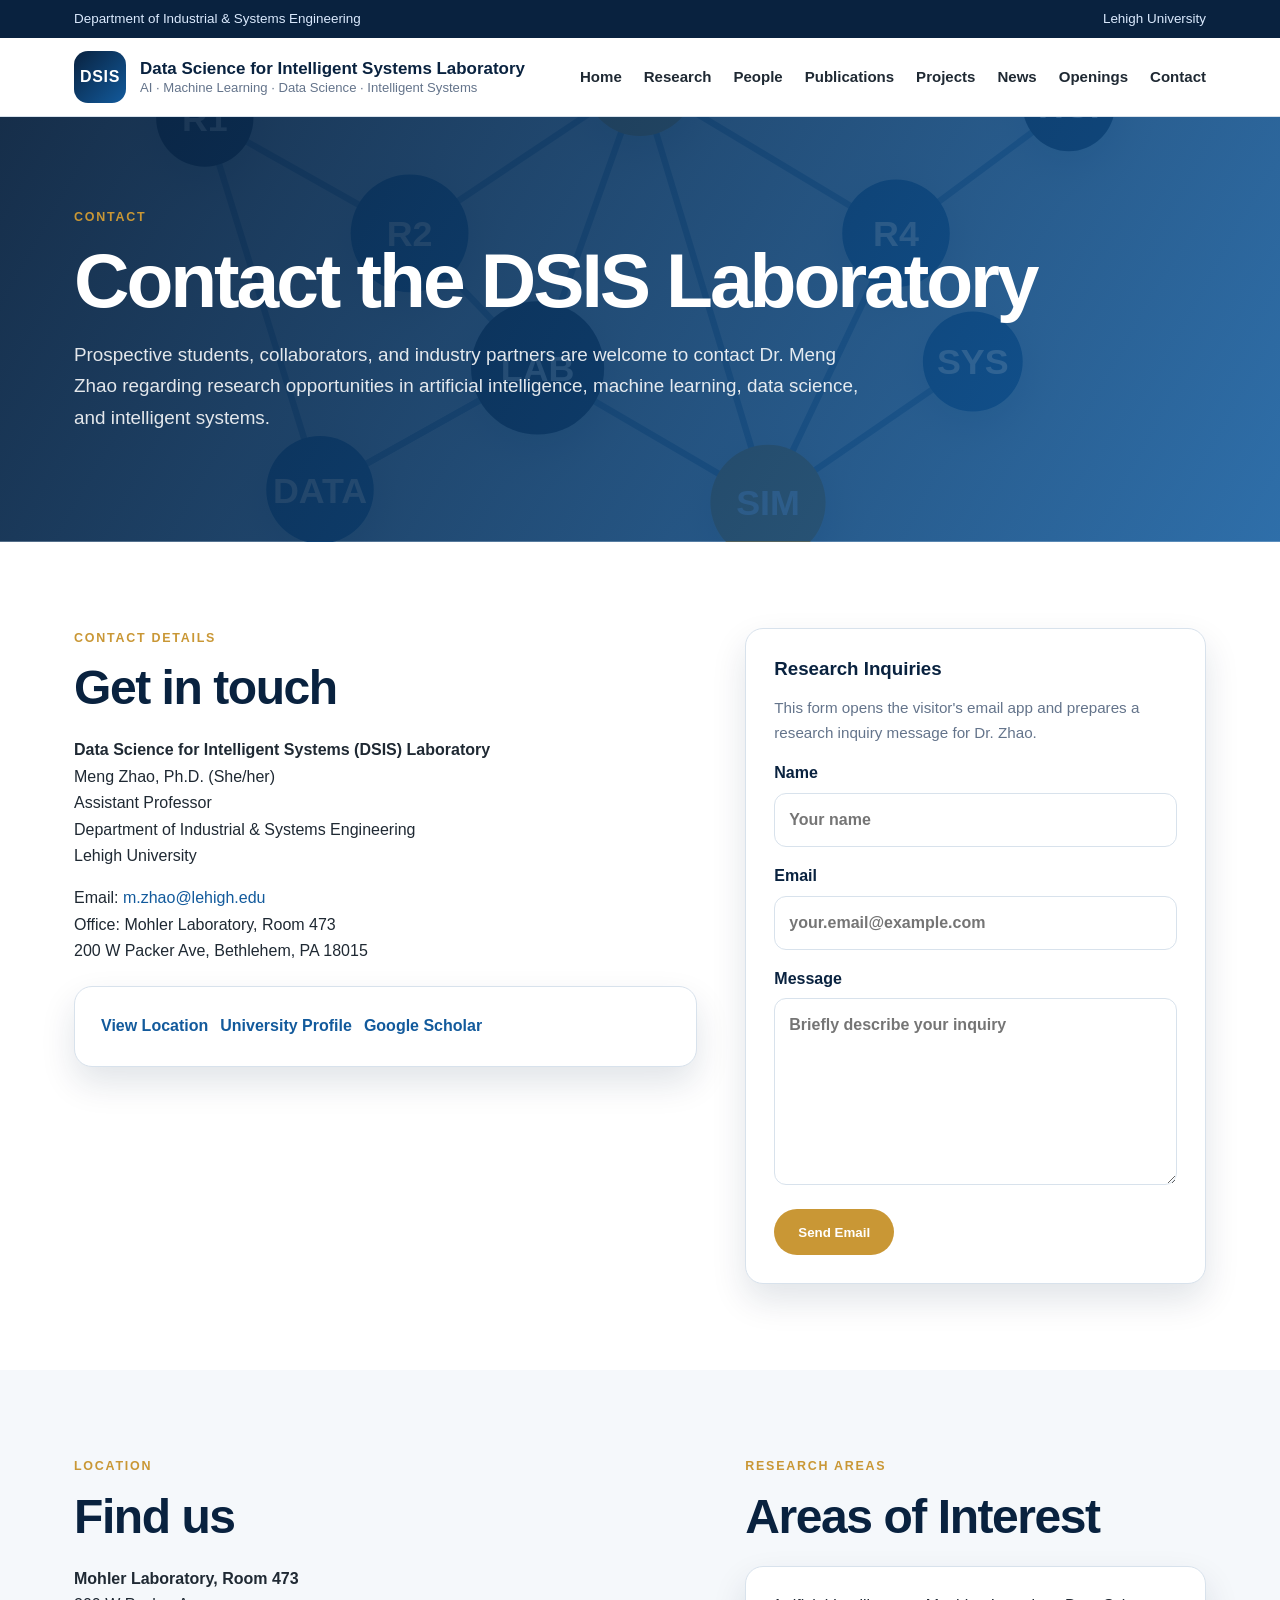
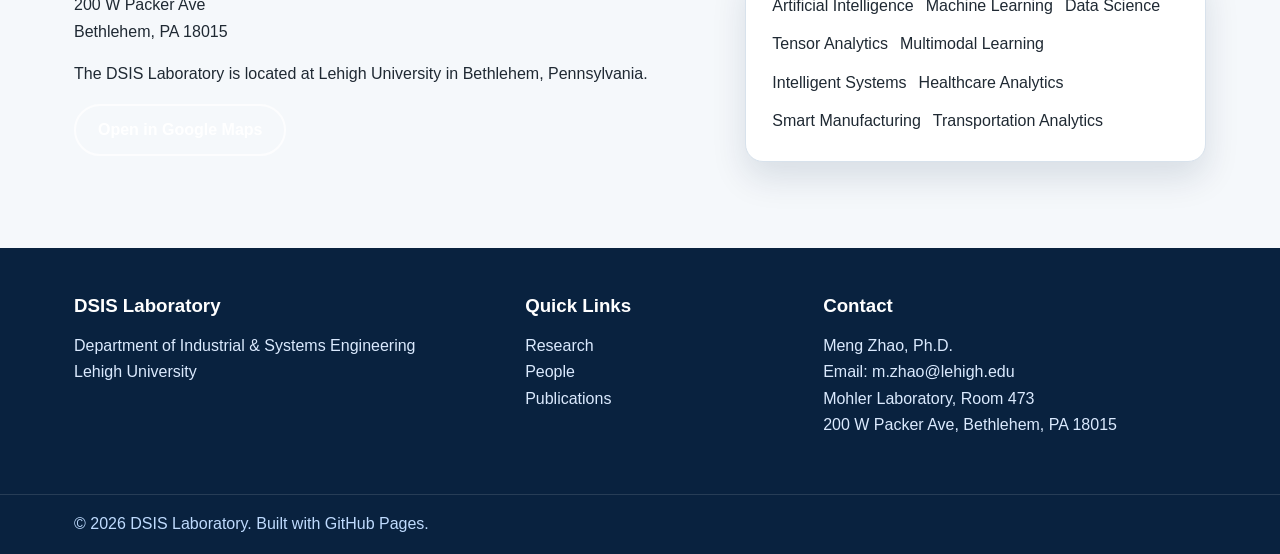
==== contact.html @ 73c980c3 "Add files via upload" ====
<!DOCTYPE html>
<html lang="en">
<head>
  <meta charset="UTF-8">
  <meta name="viewport" content="width=device-width, initial-scale=1.0">
  <title>Contact | DSIS Laboratory</title>
  <meta name="description" content="Contact information for the Data Science for Intelligent Systems Laboratory at Lehigh University.">
  <link rel="stylesheet" href="assets/css/style.css">
</head>
<body>
<header class="site-header">
  <div class="top-strip">
    <div class="container top-strip-inner">
      <span>Department of Industrial &amp; Systems Engineering</span>
      <span>Lehigh University</span>
    </div>
  </div>

  <nav class="navbar container">
    <a class="brand" href="index.html" aria-label="DSIS Laboratory Home">
      <span class="brand-logo">DSIS</span>
      <span class="brand-text">
        <strong>Data Science for Intelligent Systems Laboratory</strong>
        <small>AI · Machine Learning · Data Science · Intelligent Systems</small>
      </span>
    </a>

    <button class="menu-toggle" aria-label="Open navigation menu" aria-expanded="false">
      <span></span>
      <span></span>
      <span></span>
    </button>

    <ul class="nav-links">
      <li><a href="index.html">Home</a></li>
      <li><a href="research.html">Research</a></li>
      <li><a href="people.html">People</a></li>
      <li><a href="publications.html">Publications</a></li>
      <li><a href="projects.html">Projects</a></li>
      <li><a href="news.html">News</a></li>
      <li><a href="openings.html">Openings</a></li>
      <li><a href="contact.html">Contact</a></li>
    </ul>
  </nav>
</header>
<main>

<section class="page-hero">
  <div class="container">
    <p class="eyebrow">Contact</p>
    <h1>Contact the DSIS Laboratory</h1>
    <p>
      Prospective students, collaborators, and industry partners are welcome to contact
      Dr. Meng Zhao regarding research opportunities in artificial intelligence, machine learning,
      data science, and intelligent systems.
    </p>
  </div>
</section>

<section class="section">
  <div class="container two-column">
    <div>
      <p class="section-label">Contact Details</p>
      <h2>Get in touch</h2>
      <p>
        <strong>Data Science for Intelligent Systems (DSIS) Laboratory</strong><br>
        Meng Zhao, Ph.D. <span class="text-muted">(She/her)</span><br>
        Assistant Professor<br>
        Department of Industrial &amp; Systems Engineering<br>
        Lehigh University
      </p>

      <p>
        Email: <a href="mailto:m.zhao@lehigh.edu">m.zhao@lehigh.edu</a><br>
        Office: Mohler Laboratory, Room 473<br>
        200 W Packer Ave, Bethlehem, PA 18015
      </p>

      <div class="link-card horizontal">
        <a href="https://www.google.com/maps/search/?api=1&query=Mohler%20Laboratory%2C%20200%20W%20Packer%20Ave%2C%20Bethlehem%2C%20PA%2018015" target="_blank" rel="noopener">View Location</a>
        <a href="https://engineering.lehigh.edu/faculty/meng-zhao" target="_blank" rel="noopener">University Profile</a>
        <a href="https://scholar.google.com/citations?hl=en&view_op=search_authors&mauthors=Meng%20Zhao%20Lehigh%20University" target="_blank" rel="noopener">Google Scholar</a>
      </div>
    </div>

    <form class="contact-form" action="mailto:m.zhao@lehigh.edu" method="post" enctype="text/plain">
      <h3>Research Inquiries</h3>
      <p class="form-note">
        This form opens the visitor's email app and prepares a research inquiry message for Dr. Zhao.
      </p>

      <label>
        Name
        <input type="text" name="name" placeholder="Your name">
      </label>

      <label>
        Email
        <input type="email" name="email" placeholder="your.email@example.com">
      </label>

      <label>
        Message
        <textarea name="message" rows="6" placeholder="Briefly describe your inquiry"></textarea>
      </label>

      <button class="button primary" type="submit">Send Email</button>
    </form>
  </div>
</section>

<section class="section section-soft">
  <div class="container two-column">
    <div>
      <p class="section-label">Location</p>
      <h2>Find us</h2>
      <p>
        <strong>Mohler Laboratory, Room 473</strong><br>
        200 W Packer Ave<br>
        Bethlehem, PA 18015
      </p>
      <p>
        The DSIS Laboratory is located at Lehigh University in Bethlehem, Pennsylvania.
      </p>
      <a class="button secondary" href="https://www.google.com/maps/search/?api=1&query=Mohler%20Laboratory%2C%20200%20W%20Packer%20Ave%2C%20Bethlehem%2C%20PA%2018015" target="_blank" rel="noopener">Open in Google Maps</a>
    </div>

    <div>
      <p class="section-label">Research Areas</p>
      <h2>Areas of Interest</h2>
      <div class="link-card horizontal">
        <span>Artificial Intelligence</span>
        <span>Machine Learning</span>
        <span>Data Science</span>
        <span>Tensor Analytics</span>
        <span>Multimodal Learning</span>
        <span>Intelligent Systems</span>
        <span>Healthcare Analytics</span>
        <span>Smart Manufacturing</span>
        <span>Transportation Analytics</span>
      </div>
    </div>
  </div>
</section>

</main>
<footer class="site-footer">
  <div class="container footer-grid">
    <div>
      <h3>DSIS Laboratory</h3>
      <p>Department of Industrial &amp; Systems Engineering<br>Lehigh University</p>
    </div>
    <div>
      <h3>Quick Links</h3>
      <p>
        <a href="research.html">Research</a><br>
        <a href="people.html">People</a><br>
        <a href="publications.html">Publications</a>
      </p>
    </div>
    <div>
      <h3>Contact</h3>
      <p>
        Meng Zhao, Ph.D.<br>
        Email: <a href="mailto:m.zhao@lehigh.edu">m.zhao@lehigh.edu</a><br>
        Mohler Laboratory, Room 473<br>
        200 W Packer Ave, Bethlehem, PA 18015
      </p>
    </div>
  </div>
  <div class="footer-bottom">
    <div class="container">
      © <span id="year"></span> DSIS Laboratory. Built with GitHub Pages.
    </div>
  </div>
</footer>

<button class="back-to-top" aria-label="Back to top">↑</button>
<script src="assets/js/main.js"></script>
</body>
</html>
---- assets/css/style.css ----
:root {
  --navy: #09223f;
  --blue: #125a9c;
  --sky: #eaf3fb;
  --gold: #c99735;
  --gold-dark: #a77a20;
  --text: #1f2933;
  --muted: #64748b;
  --border: #d8e2ec;
  --soft: #f5f8fb;
  --white: #ffffff;
  --shadow: 0 16px 35px rgba(9, 34, 63, 0.12);
  --radius: 18px;
  --container: 1180px;
}

* {
  box-sizing: border-box;
}

html {
  scroll-behavior: smooth;
}

body {
  margin: 0;
  color: var(--text);
  background: var(--white);
  font-family: Arial, Helvetica, sans-serif;
  line-height: 1.65;
}

img {
  max-width: 100%;
  display: block;
}

a {
  color: var(--blue);
  text-decoration: none;
}

a:hover {
  color: var(--gold-dark);
}

.container {
  max-width: var(--container);
  margin: 0 auto;
  padding: 0 24px;
}

/* Header */
.site-header {
  position: sticky;
  top: 0;
  z-index: 1000;
  background: rgba(255, 255, 255, 0.97);
  border-bottom: 1px solid var(--border);
  backdrop-filter: blur(10px);
}

.top-strip {
  background: var(--navy);
  color: #dbeafe;
  font-size: 0.84rem;
}

.top-strip-inner {
  display: flex;
  justify-content: space-between;
  gap: 16px;
  padding-top: 8px;
  padding-bottom: 8px;
}

.navbar {
  min-height: 78px;
  display: flex;
  align-items: center;
  justify-content: space-between;
}

.brand {
  display: flex;
  align-items: center;
  gap: 14px;
  color: var(--navy);
}

.brand-logo {
  width: 52px;
  height: 52px;
  border-radius: 14px;
  display: inline-flex;
  align-items: center;
  justify-content: center;
  color: var(--white);
  background: linear-gradient(135deg, var(--navy), var(--blue));
  font-weight: 800;
  letter-spacing: 0.04em;
}

.brand-text {
  display: flex;
  flex-direction: column;
  line-height: 1.25;
}

.brand-text strong {
  font-size: 1.06rem;
}

.brand-text small {
  color: var(--muted);
  font-size: 0.82rem;
}

.nav-links {
  display: flex;
  align-items: center;
  gap: 22px;
  list-style: none;
  margin: 0;
  padding: 0;
}

.nav-links a {
  color: var(--text);
  font-size: 0.94rem;
  font-weight: 700;
}

.nav-links a:hover {
  color: var(--blue);
}

.menu-toggle {
  display: none;
  border: 0;
  background: transparent;
  padding: 8px;
  cursor: pointer;
}

.menu-toggle span {
  display: block;
  width: 28px;
  height: 3px;
  margin: 5px 0;
  border-radius: 999px;
  background: var(--navy);
}

/* Hero */
.hero {
  background:
    radial-gradient(circle at 15% 20%, rgba(255, 255, 255, 0.2), transparent 28%),
    linear-gradient(125deg, var(--navy), #0f4d78 55%, var(--blue));
  color: var(--white);
}

.hero-grid {
  min-height: 650px;
  display: grid;
  grid-template-columns: 1.15fr 0.85fr;
  gap: 48px;
  align-items: center;
  padding-top: 76px;
  padding-bottom: 76px;
}

.eyebrow,
.section-label {
  margin: 0 0 12px;
  color: var(--gold);
  font-size: 0.78rem;
  font-weight: 800;
  letter-spacing: 0.14em;
  text-transform: uppercase;
}

.hero h1,
.page-hero h1 {
  margin: 0;
  font-size: clamp(2.5rem, 6vw, 5rem);
  line-height: 1.05;
  letter-spacing: -0.04em;
}

.hero-subtitle {
  max-width: 760px;
  margin: 24px 0 34px;
  color: rgba(255, 255, 255, 0.88);
  font-size: 1.23rem;
}

.hero-buttons {
  display: flex;
  flex-wrap: wrap;
  gap: 14px;
}

.hero-card {
  padding: 28px;
  border: 1px solid rgba(255, 255, 255, 0.22);
  border-radius: var(--radius);
  background: rgba(255, 255, 255, 0.12);
  box-shadow: 0 24px 55px rgba(0, 0, 0, 0.22);
}

.hero-card img {
  width: 100%;
  margin-bottom: 20px;
  border-radius: 14px;
}

.hero-card h2 {
  color: var(--white);
  font-size: 1.45rem;
  margin-bottom: 10px;
}

.hero-card p {
  color: rgba(255, 255, 255, 0.88);
}

/* Page hero */
.page-hero {
  padding: 90px 0;
  color: var(--white);
  background:
    linear-gradient(120deg, rgba(9, 34, 63, 0.94), rgba(18, 90, 156, 0.84)),
    url("../img/hero-network.svg");
  background-size: cover;
  background-position: center;
}

.page-hero p:last-child {
  max-width: 800px;
  color: rgba(255, 255, 255, 0.88);
  font-size: 1.18rem;
}

/* Sections */
.section {
  padding: 86px 0;
}

.section-soft {
  background: var(--soft);
}

h2 {
  margin: 0 0 22px;
  color: var(--navy);
  font-size: clamp(2rem, 4vw, 3rem);
  line-height: 1.15;
  letter-spacing: -0.03em;
}

h3 {
  color: var(--navy);
  line-height: 1.25;
  margin: 0 0 10px;
}

.section-intro {
  max-width: 760px;
  margin-bottom: 34px;
  color: var(--muted);
}

.two-column {
  display: grid;
  grid-template-columns: 1.15fr 0.85fr;
  gap: 48px;
  align-items: start;
}

.card-grid {
  display: grid;
  gap: 24px;
}

.card-grid.four {
  grid-template-columns: repeat(4, 1fr);
}

.card-grid.three {
  grid-template-columns: repeat(3, 1fr);
}

.card-grid.two {
  grid-template-columns: repeat(2, 1fr);
}

.theme-card,
.detail-card,
.profile-card,
.project-card,
.opening-card,
.notice-card,
.contact-form,
.link-card,
.news-list article,
.resource-list article {
  background: var(--white);
  border: 1px solid var(--border);
  border-radius: var(--radius);
  box-shadow: var(--shadow);
}

.theme-card,
.detail-card,
.profile-card,
.project-card,
.opening-card,
.notice-card,
.contact-form,
.news-list article,
.resource-list article {
  padding: 28px;
}

.theme-card {
  transition: transform 0.18s ease, box-shadow 0.18s ease;
}

.theme-card:hover {
  transform: translateY(-5px);
  box-shadow: 0 24px 48px rgba(9, 34, 63, 0.16);
}

.theme-number {
  width: 52px;
  height: 52px;
  margin-bottom: 18px;
  display: inline-flex;
  align-items: center;
  justify-content: center;
  color: var(--blue);
  background: var(--sky);
  border-radius: 14px;
  font-weight: 900;
}

.tick-list {
  list-style: none;
  padding: 0;
  margin: 16px 0 0;
}

.tick-list li {
  position: relative;
  padding-left: 28px;
  margin-bottom: 10px;
}

.tick-list li::before {
  content: "✓";
  position: absolute;
  left: 0;
  top: 0;
  color: var(--gold-dark);
  font-weight: 900;
}

.text-link {
  font-weight: 800;
}

.button {
  display: inline-flex;
  align-items: center;
  justify-content: center;
  min-height: 46px;
  padding: 11px 22px;
  border: 2px solid transparent;
  border-radius: 999px;
  font-weight: 800;
  cursor: pointer;
}

.button.primary {
  color: var(--white);
  background: var(--gold);
}

.button.primary:hover {
  color: var(--white);
  background: var(--gold-dark);
}

.button.secondary {
  color: var(--white);
  border-color: rgba(255, 255, 255, 0.8);
}

.button.secondary:hover {
  color: var(--navy);
  background: var(--white);
}

.button.small {
  margin-top: 24px;
}

/* Home people */
.mini-people {
  display: grid;
  gap: 18px;
}

.mini-person {
  display: flex;
  gap: 18px;
  align-items: center;
  padding: 20px;
  border: 1px solid var(--border);
  border-radius: var(--radius);
  background: var(--white);
  box-shadow: var(--shadow);
}

.mini-person img {
  width: 76px;
  height: 76px;
}

.mini-person p {
  margin: 0;
  color: var(--muted);
}

/* Research page */
.research-feature {
  display: grid;
  grid-template-columns: 1fr 0.95fr;
  gap: 42px;
  align-items: center;
}

.research-feature img {
  border-radius: var(--radius);
  box-shadow: var(--shadow);
}

.tag-cloud {
  display: flex;
  flex-wrap: wrap;
  gap: 12px;
}

.tag-cloud span {
  padding: 10px 15px;
  border-radius: 999px;
  color: var(--navy);
  background: var(--sky);
  font-weight: 700;
}

/* People */
.profile-card img {
  width: 100%;
  aspect-ratio: 1 / 1;
  object-fit: cover;
  object-position: center 20%;
  margin-bottom: 18px;
  border-radius: 14px;
}

.profile-card.wide {
  display: grid;
  grid-template-columns: 220px 1fr;
  gap: 28px;
  align-items: center;
}

.profile-card.wide img {
  width: 220px;
  height: 220px;
  aspect-ratio: 1 / 1;
  object-fit: cover;
  object-position: center 20%;
  margin-bottom: 0;
  border-radius: 14px;
}

.role {
  color: var(--blue);
  font-weight: 800;
}

/* Publications */
.publication-list {
  display: grid;
  gap: 18px;
}

.publication {
  display: grid;
  grid-template-columns: 92px 1fr;
  gap: 24px;
  padding: 26px;
  background: var(--white);
  border: 1px solid var(--border);
  border-radius: var(--radius);
}

.pub-year {
  height: 42px;
  display: inline-flex;
  align-items: center;
  justify-content: center;
  color: var(--white);
  background: var(--navy);
  border-radius: 12px;
  font-weight: 900;
}

.pub-links a {
  margin-right: 18px;
  font-weight: 800;
}

.link-card {
  padding: 26px;
  display: grid;
  gap: 12px;
}

.link-card.horizontal {
  display: flex;
  flex-wrap: wrap;
  margin-top: 22px;
}

.link-card a {
  font-weight: 800;
}

/* Projects */
.project-status {
  display: inline-flex;
  margin-bottom: 14px;
  padding: 6px 12px;
  border-radius: 999px;
  color: var(--navy);
  background: var(--sky);
  font-size: 0.82rem;
  font-weight: 900;
}

.resource-list {
  display: grid;
  gap: 18px;
}

.resource-list article a {
  font-weight: 800;
}

/* News */
.news-list {
  display: grid;
  gap: 18px;
}

.news-list.compact {
  grid-template-columns: repeat(3, 1fr);
}

.news-list span,
.timeline-date {
  color: var(--gold-dark);
  font-weight: 900;
}

.timeline {
  position: relative;
  display: grid;
  gap: 26px;
}

.timeline article {
  position: relative;
  padding: 28px 28px 28px 34px;
  border-left: 5px solid var(--gold);
  border-radius: var(--radius);
  background: var(--white);
  box-shadow: var(--shadow);
}

/* Contact */
.contact-form label {
  display: block;
  margin-bottom: 16px;
  color: var(--navy);
  font-weight: 800;
}

.contact-form input,
.contact-form textarea {
  width: 100%;
  margin-top: 6px;
  padding: 13px 14px;
  border: 1px solid var(--border);
  border-radius: 12px;
  font: inherit;
}

.contact-form input:focus,
.contact-form textarea:focus {
  outline: 3px solid rgba(18, 90, 156, 0.16);
  border-color: var(--blue);
}

.form-note {
  color: var(--muted);
  font-size: 0.95rem;
}

.map-placeholder {
  min-height: 260px;
  display: grid;
  place-items: center;
  padding: 30px;
  border: 2px dashed var(--border);
  border-radius: var(--radius);
  background: var(--white);
  color: var(--muted);
  text-align: center;
}

/* Table */
.table-wrap {
  overflow-x: auto;
  border: 1px solid var(--border);
  border-radius: var(--radius);
}

table {
  width: 100%;
  border-collapse: collapse;
  background: var(--white);
}

th,
td {
  padding: 16px;
  border-bottom: 1px solid var(--border);
  text-align: left;
}

th {
  color: var(--navy);
  background: var(--sky);
}

/* Footer */
.site-footer {
  color: #dbeafe;
  background: var(--navy);
}

.footer-grid {
  display: grid;
  grid-template-columns: 1.1fr 0.7fr 1fr;
  gap: 30px;
  padding-top: 46px;
  padding-bottom: 40px;
}

.site-footer h3 {
  color: var(--white);
}

.site-footer a {
  color: #dbeafe;
}

.site-footer a:hover {
  color: var(--gold);
}

.footer-bottom {
  padding: 16px 0;
  border-top: 1px solid rgba(255, 255, 255, 0.12);
  color: #bfdbfe;
}

/* Back to top */
.back-to-top {
  position: fixed;
  right: 22px;
  bottom: 22px;
  width: 46px;
  height: 46px;
  display: none;
  border: 0;
  border-radius: 50%;
  color: var(--white);
  background: var(--navy);
  box-shadow: var(--shadow);
  font-size: 1.3rem;
  cursor: pointer;
}

.back-to-top.show {
  display: block;
}

/* Responsive */
@media (max-width: 1060px) {
  .hero-grid,
  .two-column,
  .research-feature {
    grid-template-columns: 1fr;
  }

  .card-grid.four,
  .card-grid.three,
  .news-list.compact {
    grid-template-columns: repeat(2, 1fr);
  }

  .footer-grid {
    grid-template-columns: 1fr;
  }
}

@media (max-width: 820px) {
  .top-strip-inner {
    flex-direction: column;
    gap: 4px;
  }

  .menu-toggle {
    display: block;
  }

  .nav-links {
    position: absolute;
    top: 114px;
    left: 0;
    right: 0;
    display: none;
    flex-direction: column;
    align-items: stretch;
    gap: 0;
    padding: 10px 24px 18px;
    background: var(--white);
    border-bottom: 1px solid var(--border);
  }

  .nav-links.open {
    display: flex;
  }

  .nav-links a {
    display: block;
    padding: 12px 0;
  }

  .brand-text small {
    display: none;
  }

  .hero-grid {
    min-height: auto;
    padding-top: 58px;
    padding-bottom: 58px;
  }

  .section {
    padding: 62px 0;
  }

  .card-grid.four,
  .card-grid.three,
  .card-grid.two,
  .news-list.compact {
    grid-template-columns: 1fr;
  }

  .profile-card.wide,
  .publication {
    grid-template-columns: 1fr;
  }

  .profile-card.wide img {
    width: 120px;
    height: 120px;
  }
}

/* Keep homepage People preview in two columns */
@media (min-width: 821px) {
  .two-column.home-people-layout {
    grid-template-columns: 1.15fr 0.85fr;
    align-items: start;
  }
}

/* Crop real member photos correctly on the homepage */
.home-people-layout .mini-person img {
  width: 76px;
  height: 76px;
  flex: 0 0 76px;
  object-fit: cover;
  object-position: center 20%;
  border-radius: 50%;
}
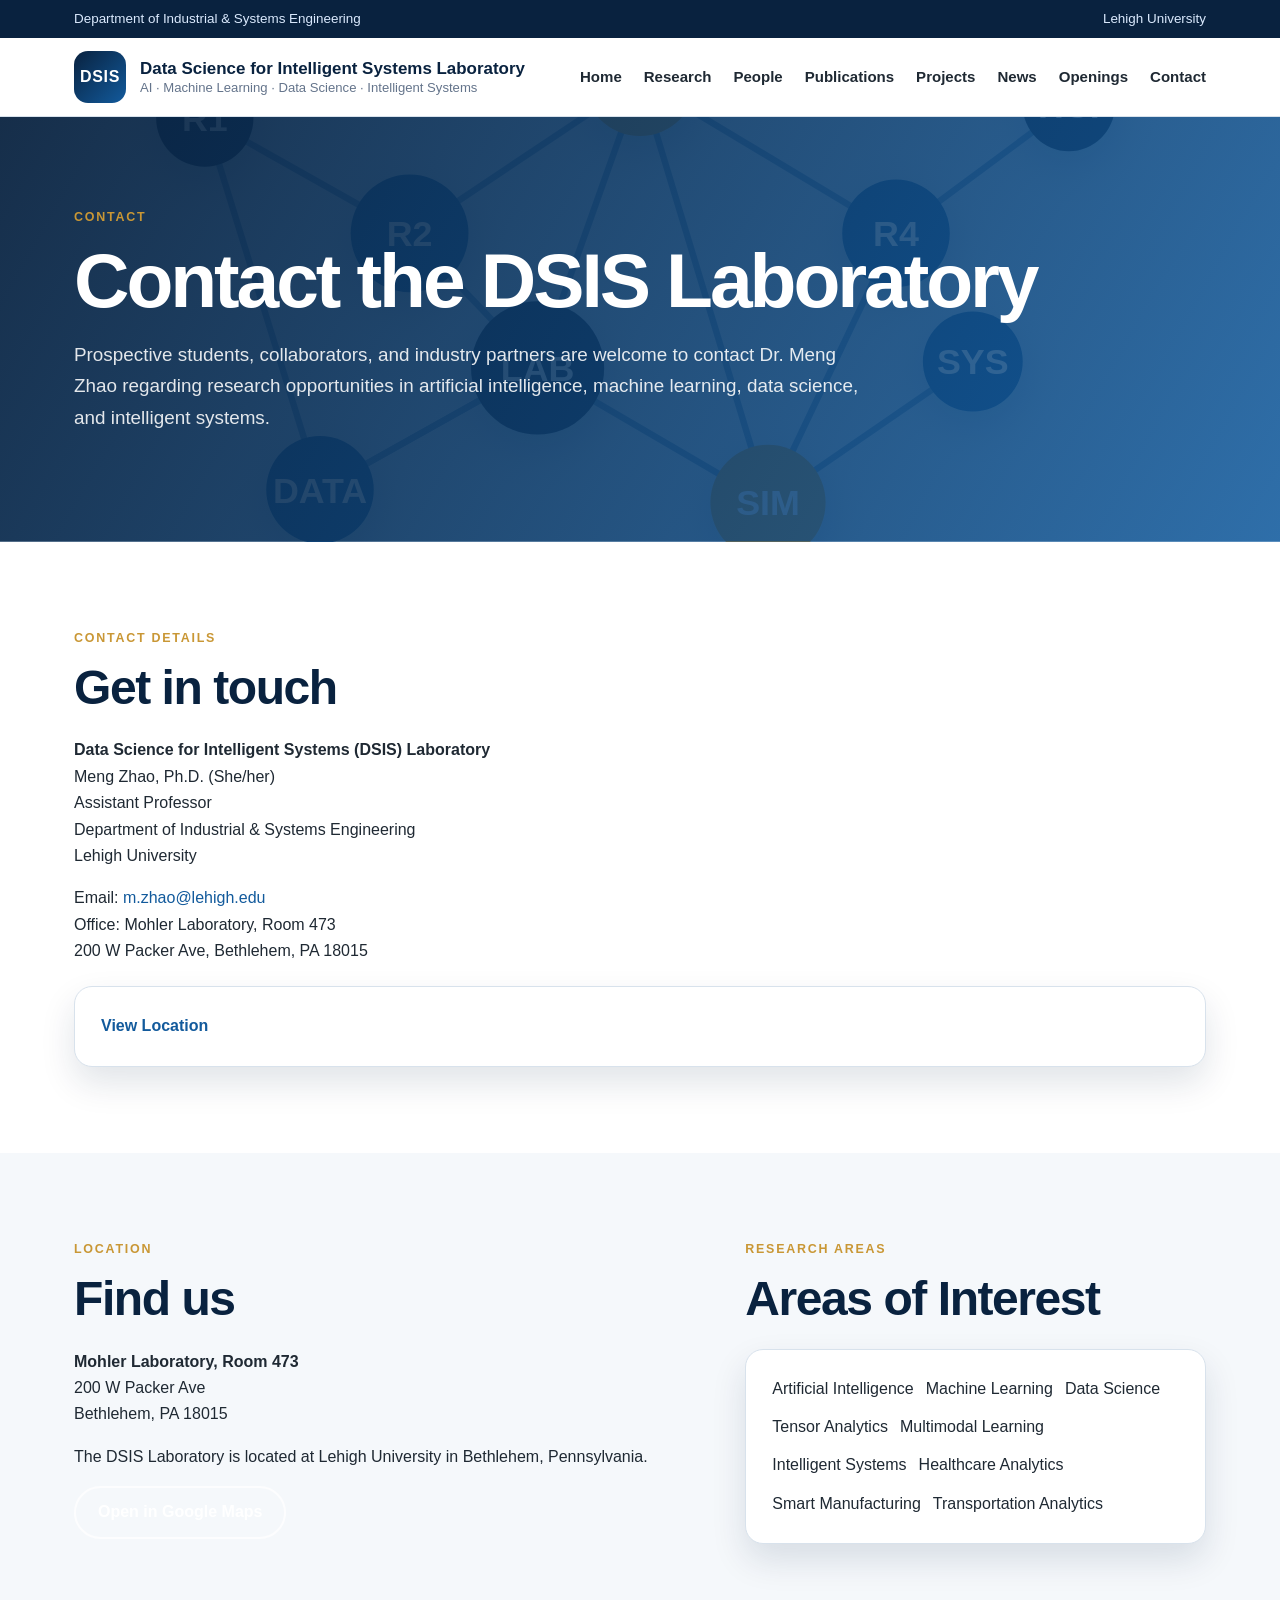
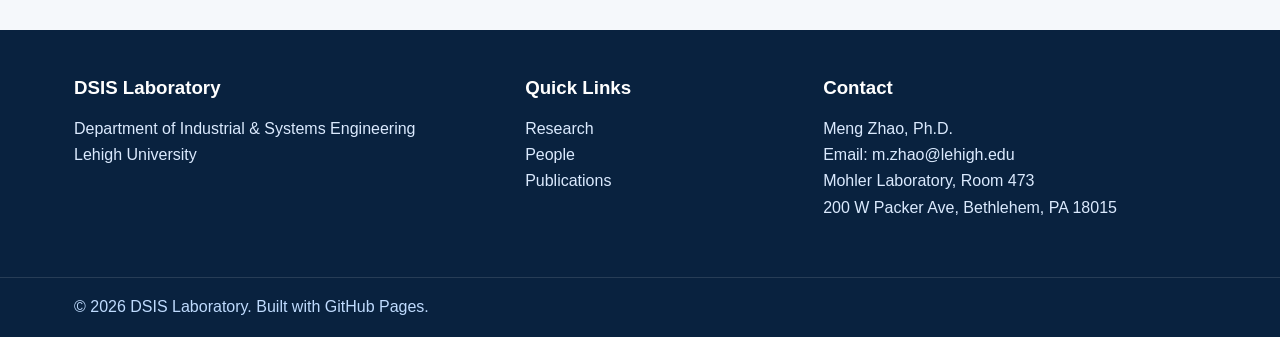
==== commit bfc0033f: "Add files via upload" ====
--- a/contact.html
+++ b/contact.html
@@ -58,7 +58,7 @@
 </section>
 
 <section class="section">
-  <div class="container two-column">
+  <div class="container">
     <div>
       <p class="section-label">Contact Details</p>
       <h2>Get in touch</h2>
@@ -78,34 +78,10 @@
 
       <div class="link-card horizontal">
         <a href="https://www.google.com/maps/search/?api=1&query=Mohler%20Laboratory%2C%20200%20W%20Packer%20Ave%2C%20Bethlehem%2C%20PA%2018015" target="_blank" rel="noopener">View Location</a>
-        <a href="https://engineering.lehigh.edu/faculty/meng-zhao" target="_blank" rel="noopener">University Profile</a>
-        <a href="https://scholar.google.com/citations?hl=en&view_op=search_authors&mauthors=Meng%20Zhao%20Lehigh%20University" target="_blank" rel="noopener">Google Scholar</a>
       </div>
     </div>
 
-    <form class="contact-form" action="mailto:m.zhao@lehigh.edu" method="post" enctype="text/plain">
-      <h3>Research Inquiries</h3>
-      <p class="form-note">
-        This form opens the visitor's email app and prepares a research inquiry message for Dr. Zhao.
-      </p>
 
-      <label>
-        Name
-        <input type="text" name="name" placeholder="Your name">
-      </label>
-
-      <label>
-        Email
-        <input type="email" name="email" placeholder="your.email@example.com">
-      </label>
-
-      <label>
-        Message
-        <textarea name="message" rows="6" placeholder="Briefly describe your inquiry"></textarea>
-      </label>
-
-      <button class="button primary" type="submit">Send Email</button>
-    </form>
   </div>
 </section>
 
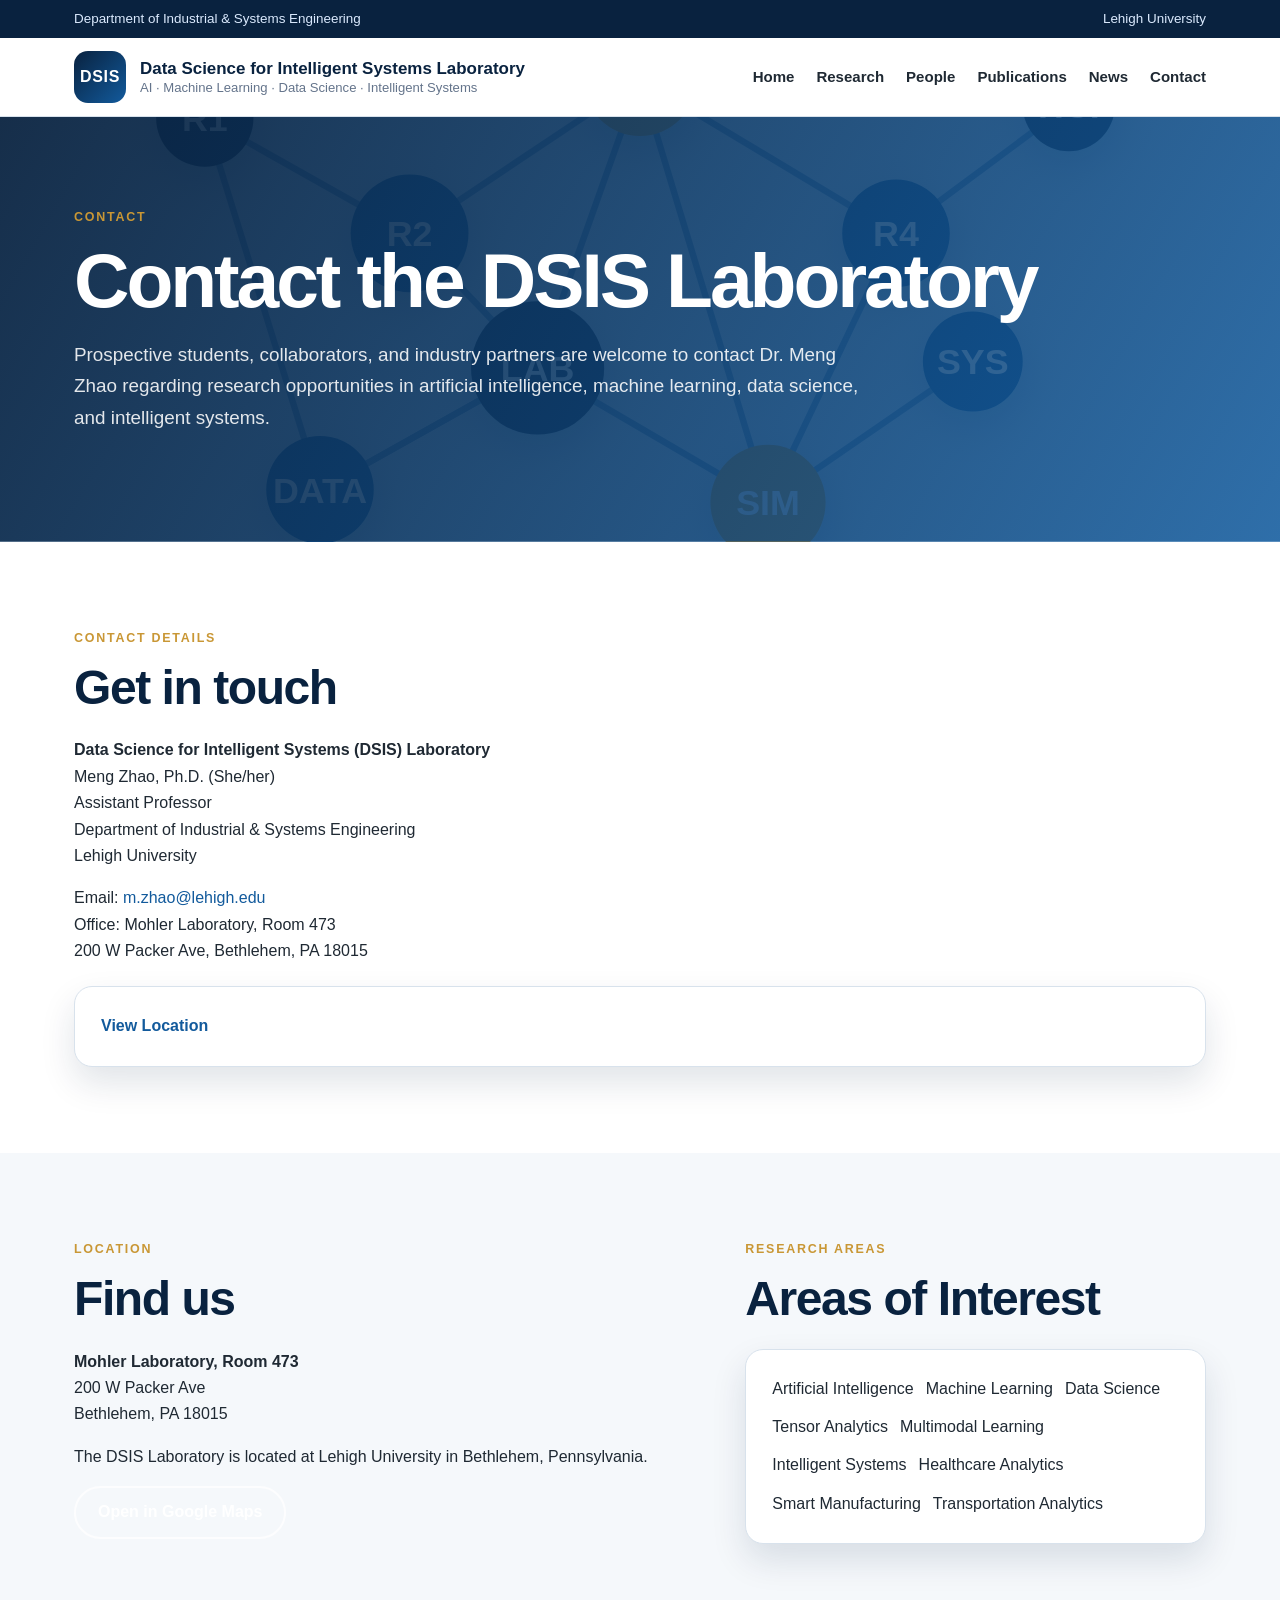
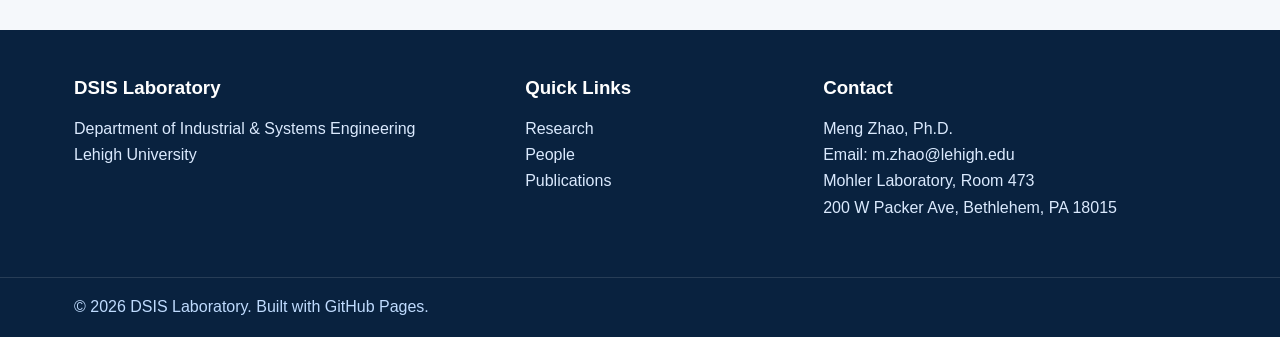
==== commit d77983b7: "Update contact.html" ====
--- a/contact.html
+++ b/contact.html
@@ -36,9 +36,7 @@
       <li><a href="research.html">Research</a></li>
       <li><a href="people.html">People</a></li>
       <li><a href="publications.html">Publications</a></li>
-      <li><a href="projects.html">Projects</a></li>
       <li><a href="news.html">News</a></li>
-      <li><a href="openings.html">Openings</a></li>
       <li><a href="contact.html">Contact</a></li>
     </ul>
   </nav>
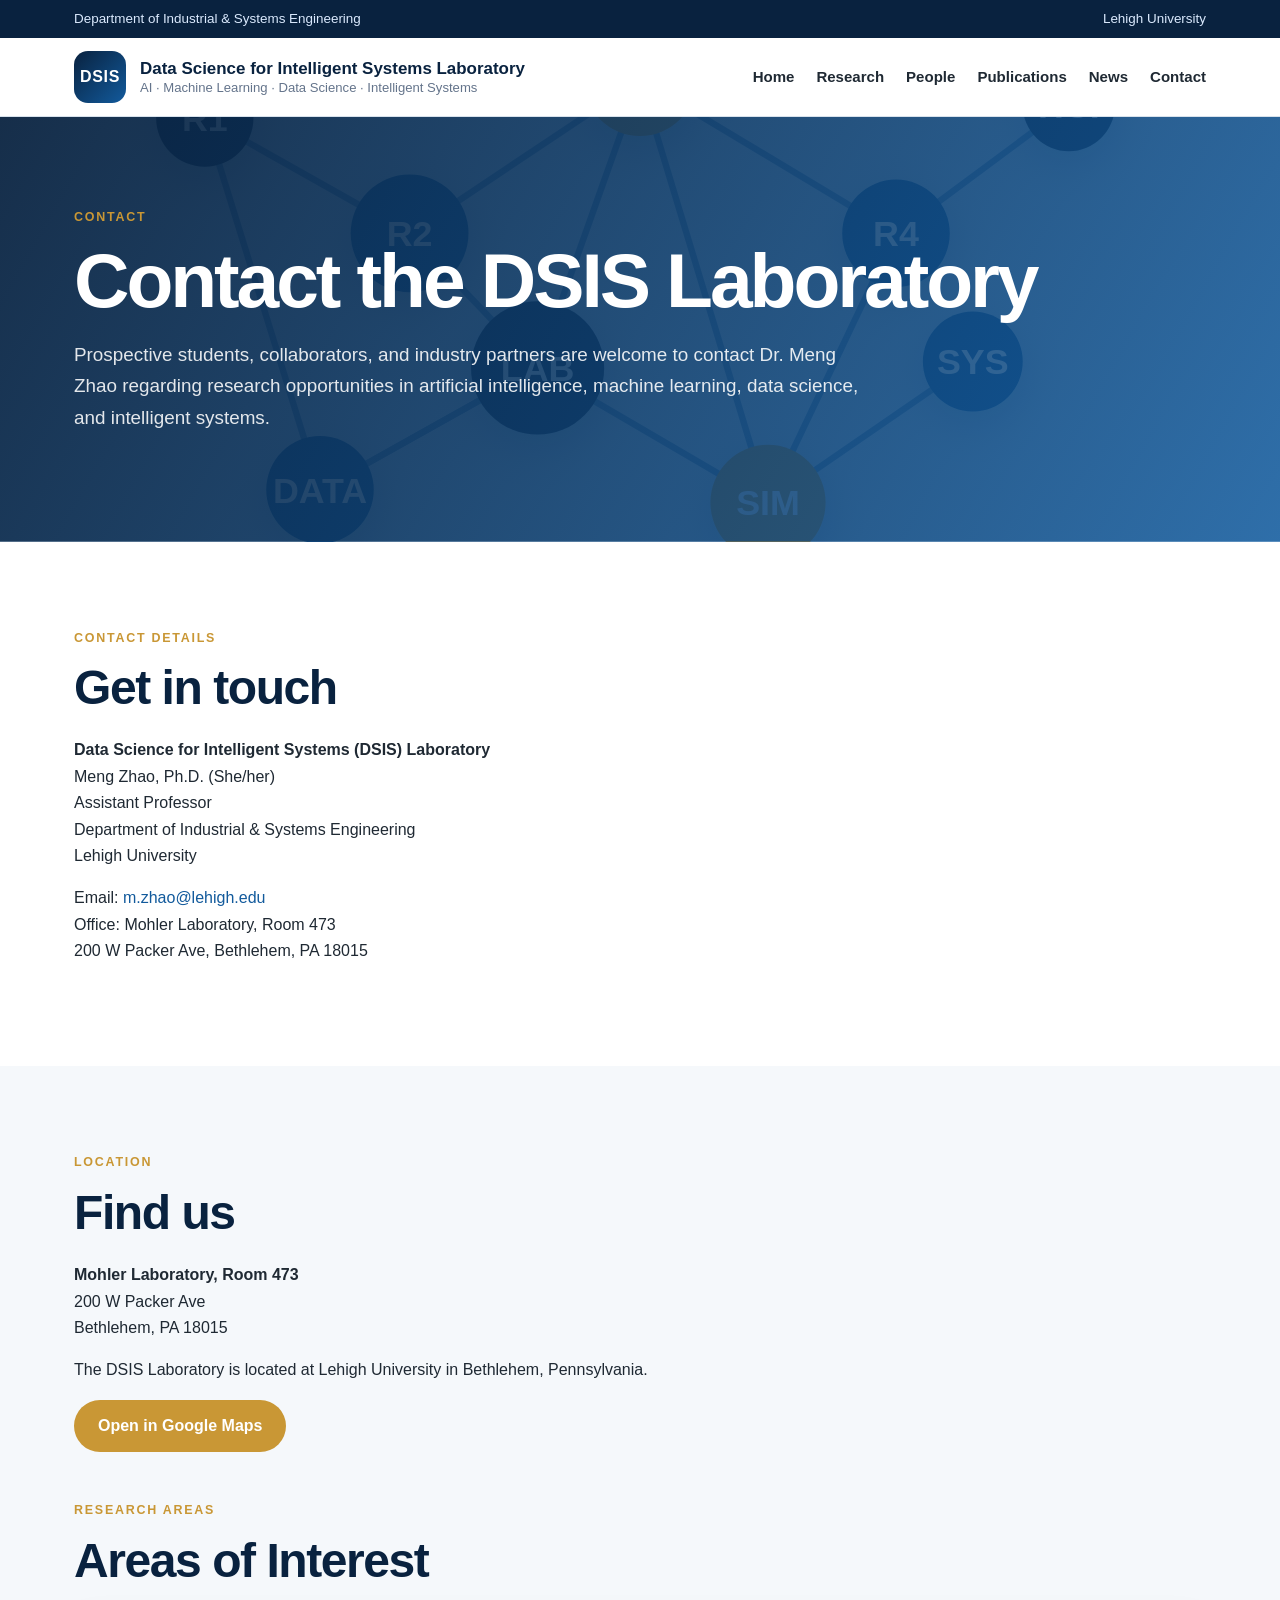
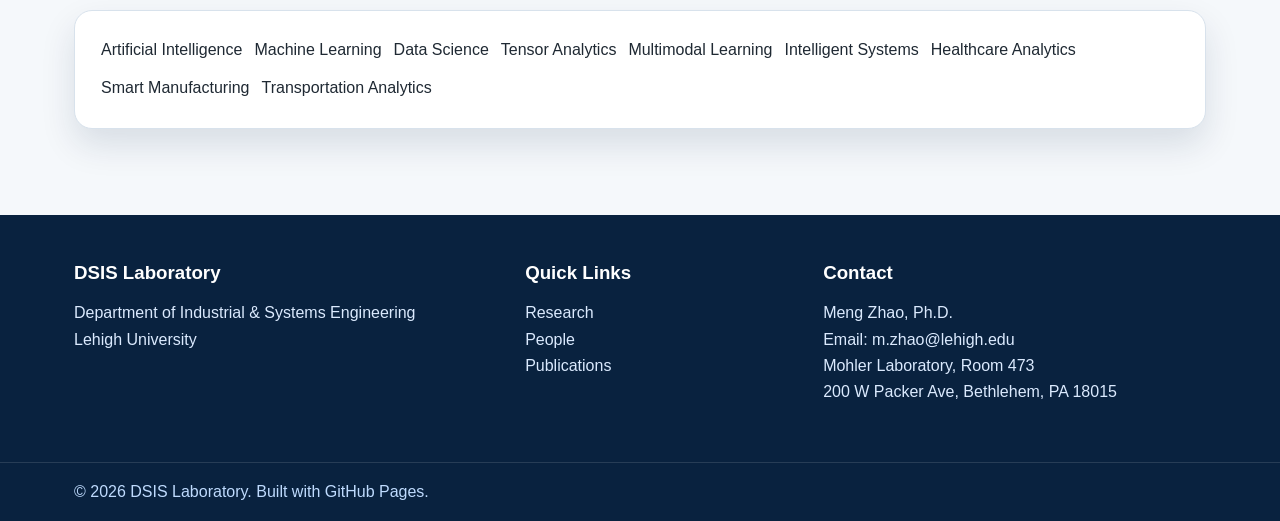
==== commit 9d4c56ed: "Add files via upload" ====
--- a/contact.html
+++ b/contact.html
@@ -74,9 +74,6 @@
         200 W Packer Ave, Bethlehem, PA 18015
       </p>
 
-      <div class="link-card horizontal">
-        <a href="https://www.google.com/maps/search/?api=1&query=Mohler%20Laboratory%2C%20200%20W%20Packer%20Ave%2C%20Bethlehem%2C%20PA%2018015" target="_blank" rel="noopener">View Location</a>
-      </div>
     </div>
 
 
@@ -84,7 +81,7 @@
 </section>
 
 <section class="section section-soft">
-  <div class="container two-column">
+  <div class="container">
     <div>
       <p class="section-label">Location</p>
       <h2>Find us</h2>
@@ -96,10 +93,10 @@
       <p>
         The DSIS Laboratory is located at Lehigh University in Bethlehem, Pennsylvania.
       </p>
-      <a class="button secondary" href="https://www.google.com/maps/search/?api=1&query=Mohler%20Laboratory%2C%20200%20W%20Packer%20Ave%2C%20Bethlehem%2C%20PA%2018015" target="_blank" rel="noopener">Open in Google Maps</a>
+      <a class="button primary" href="https://www.google.com/maps/search/?api=1&query=Mohler%20Laboratory%2C%20200%20W%20Packer%20Ave%2C%20Bethlehem%2C%20PA%2018015" target="_blank" rel="noopener">Open in Google Maps</a>
     </div>
 
-    <div>
+    <div style="margin-top: 3rem;">
       <p class="section-label">Research Areas</p>
       <h2>Areas of Interest</h2>
       <div class="link-card horizontal">
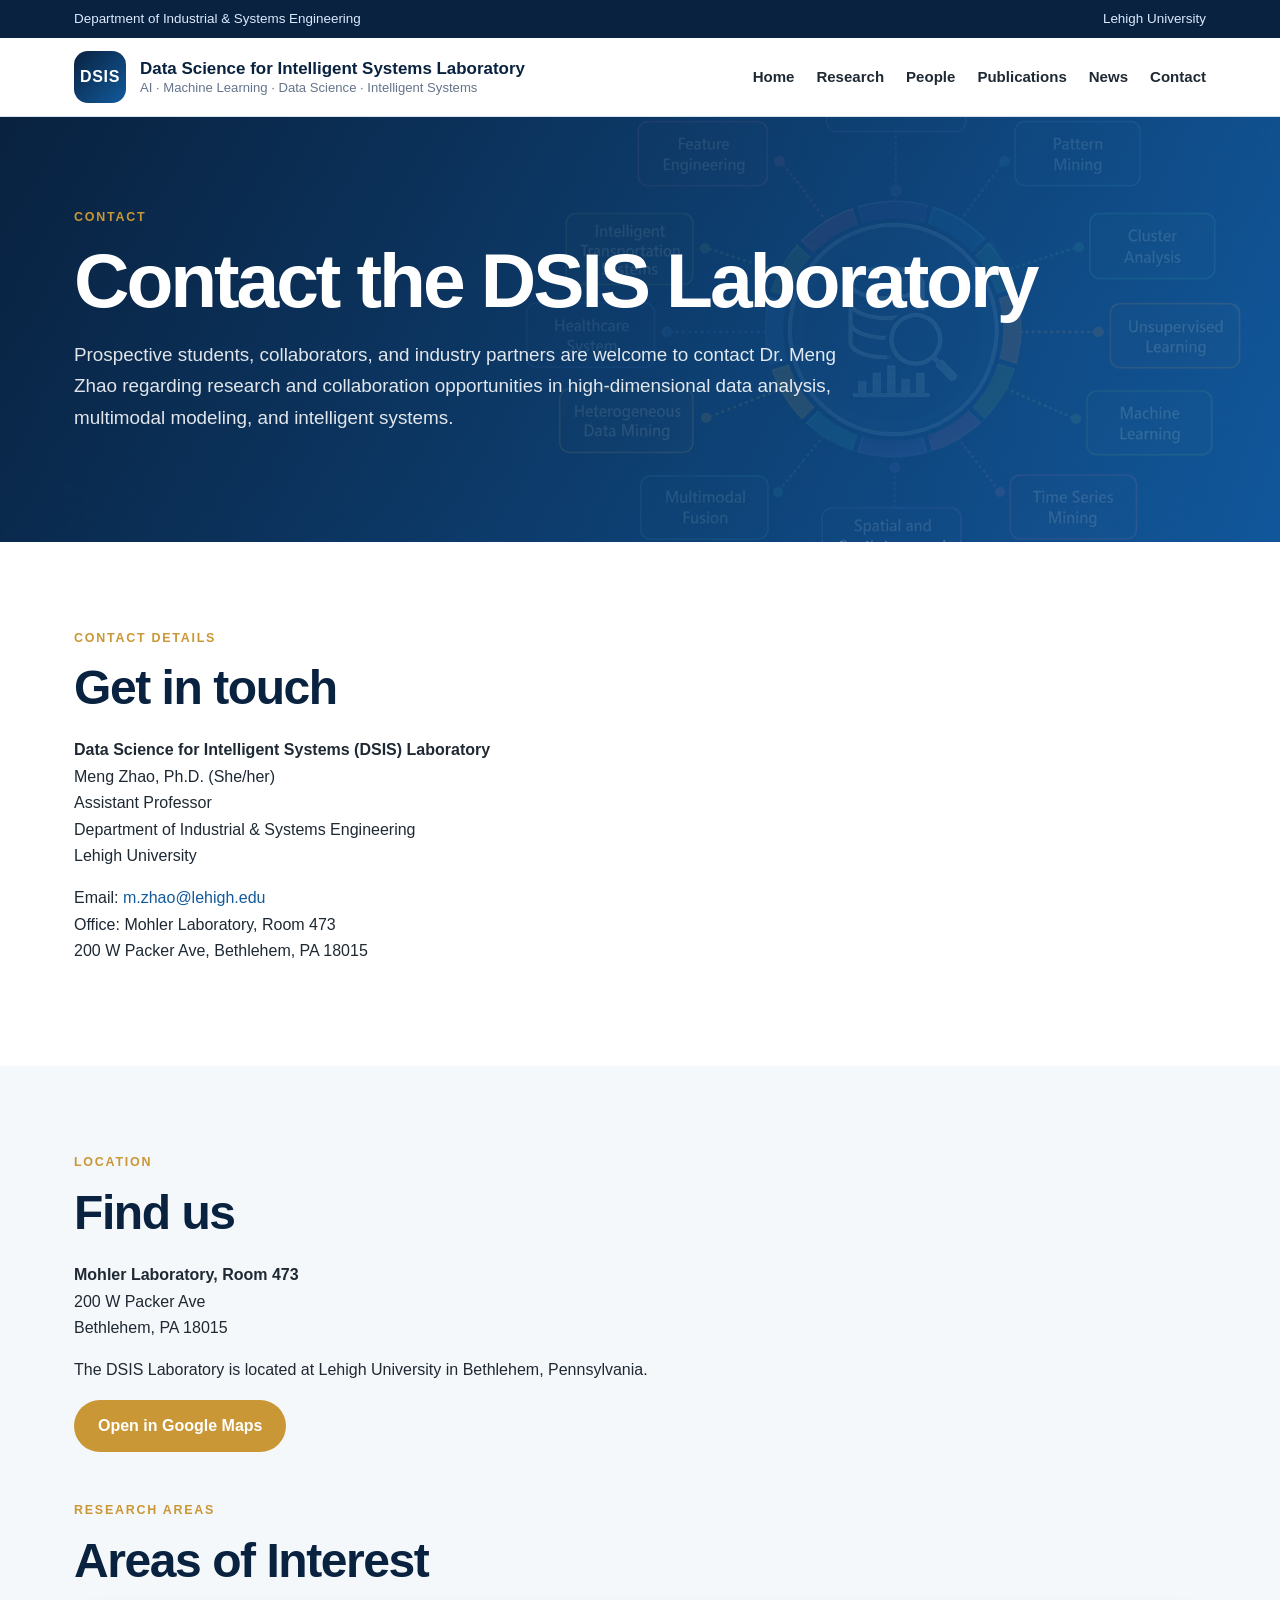
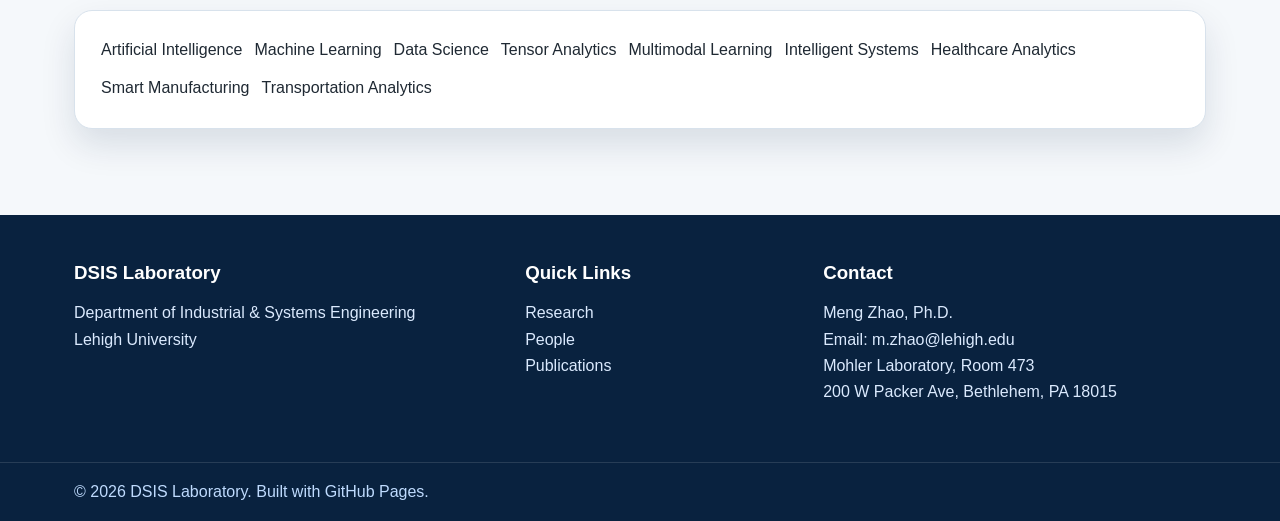
==== commit 13b5b8f6: "Update contact information for Dr. Meng Zhao" ====
--- a/contact.html
+++ b/contact.html
@@ -49,8 +49,8 @@
     <h1>Contact the DSIS Laboratory</h1>
     <p>
       Prospective students, collaborators, and industry partners are welcome to contact
-      Dr. Meng Zhao regarding research opportunities in artificial intelligence, machine learning,
-      data science, and intelligent systems.
+      Dr. Meng Zhao regarding research and collaboration opportunities in high-dimensional data analysis,
+      multimodal modeling, and intelligent systems.
     </p>
   </div>
 </section>
--- a/assets/css/style.css
+++ b/assets/css/style.css
@@ -154,10 +154,23 @@
 }
 
 /* Hero */
-.hero {
+/* .hero {
   background:
     radial-gradient(circle at 15% 20%, rgba(255, 255, 255, 0.2), transparent 28%),
     linear-gradient(125deg, var(--navy), #0f4d78 55%, var(--blue));
+  color: var(--white);
+}
+*/
+
+.hero {
+  background:
+    linear-gradient(
+      125deg,
+      rgba(9, 34, 63, 0.94),
+      rgba(15, 77, 120, 0.84) 55%,
+      rgba(18, 90, 156, 0.82)
+    ),
+    url("../img/background-image.png") center / cover no-repeat;
   color: var(--white);
 }
 
@@ -232,7 +245,7 @@
   color: var(--white);
   background:
     linear-gradient(120deg, rgba(9, 34, 63, 0.94), rgba(18, 90, 156, 0.84)),
-    url("../img/hero-network.svg");
+    url("../img/background-image.png");
   background-size: cover;
   background-position: center;
 }
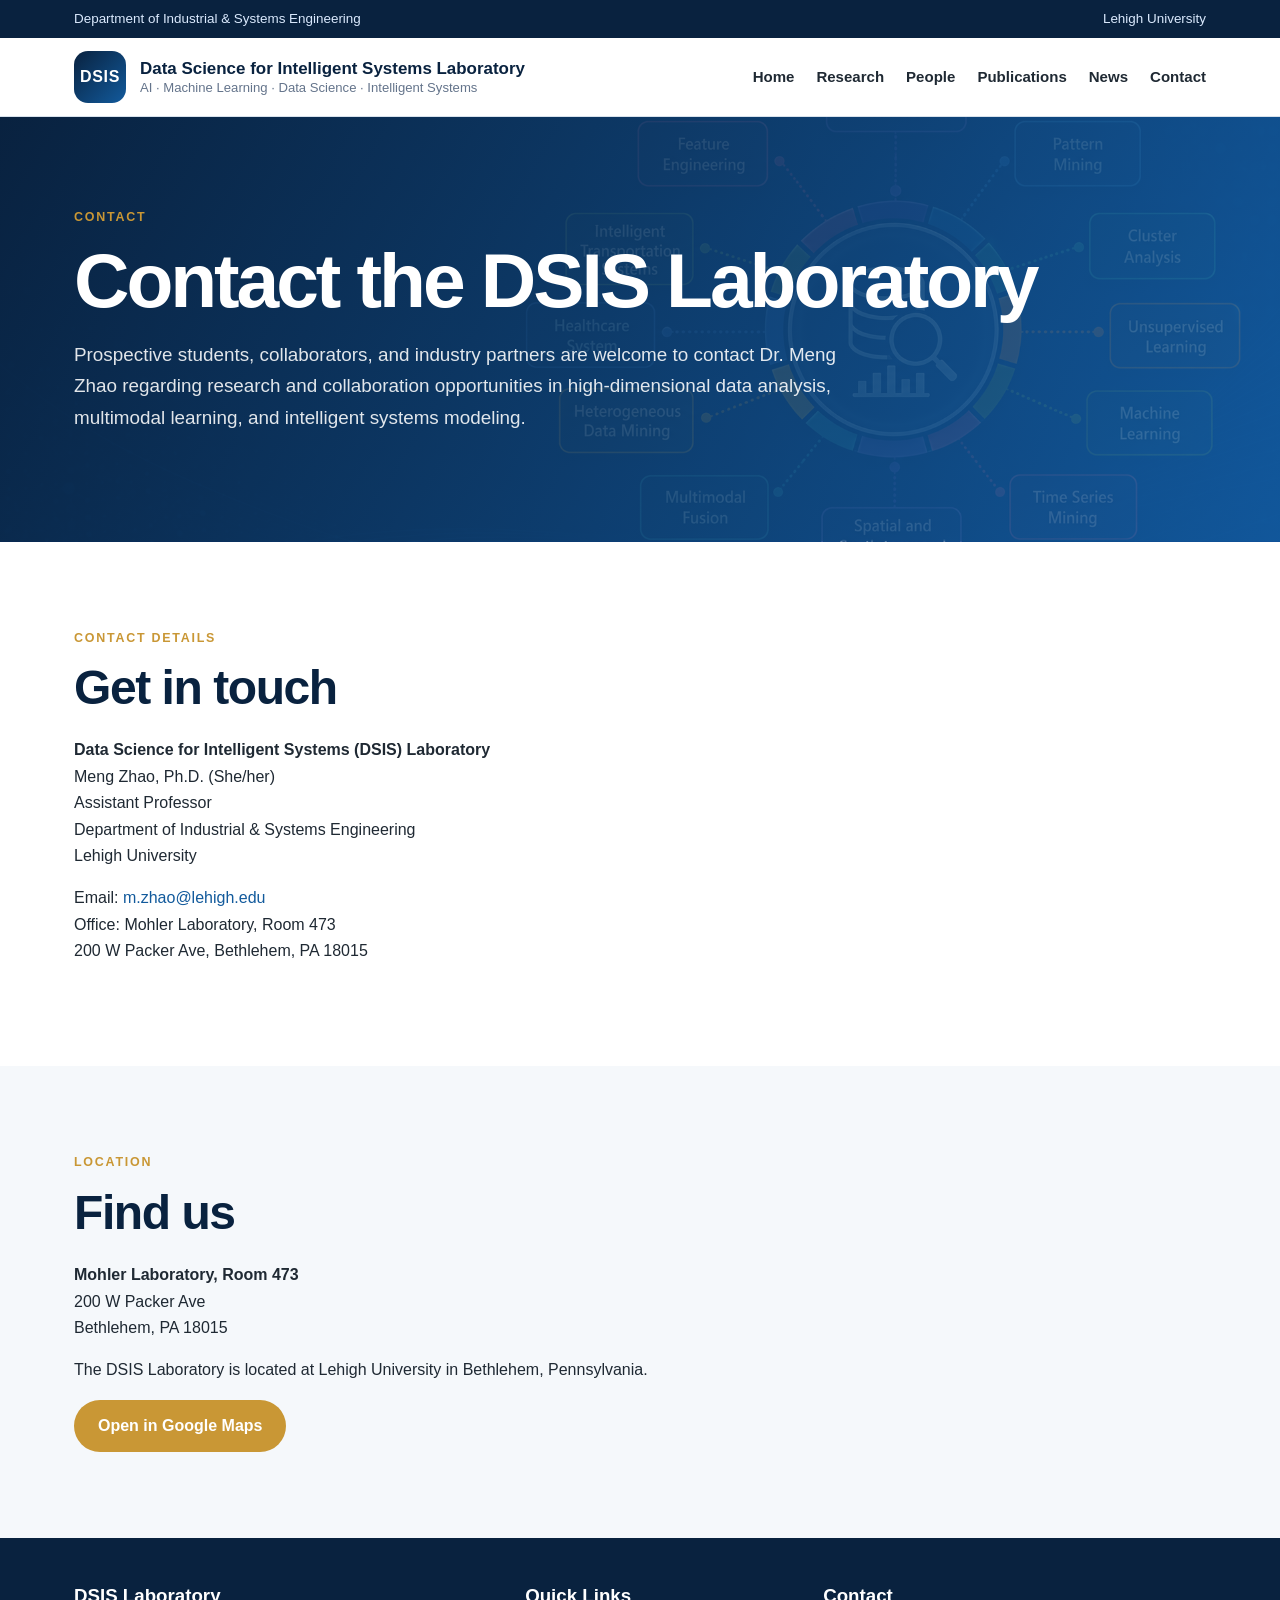
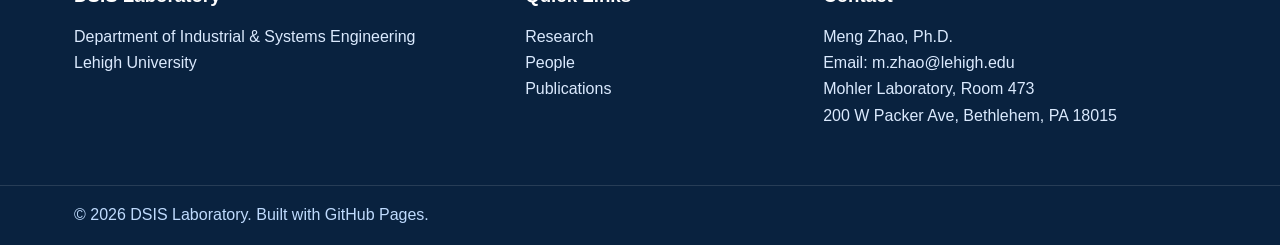
==== commit 341cd3d7: "Update contact.html" ====
--- a/contact.html
+++ b/contact.html
@@ -50,7 +50,7 @@
     <p>
       Prospective students, collaborators, and industry partners are welcome to contact
       Dr. Meng Zhao regarding research and collaboration opportunities in high-dimensional data analysis,
-      multimodal modeling, and intelligent systems.
+      multimodal learning, and intelligent systems modeling.
     </p>
   </div>
 </section>
@@ -95,22 +95,6 @@
       </p>
       <a class="button primary" href="https://www.google.com/maps/search/?api=1&query=Mohler%20Laboratory%2C%20200%20W%20Packer%20Ave%2C%20Bethlehem%2C%20PA%2018015" target="_blank" rel="noopener">Open in Google Maps</a>
     </div>
-
-    <div style="margin-top: 3rem;">
-      <p class="section-label">Research Areas</p>
-      <h2>Areas of Interest</h2>
-      <div class="link-card horizontal">
-        <span>Artificial Intelligence</span>
-        <span>Machine Learning</span>
-        <span>Data Science</span>
-        <span>Tensor Analytics</span>
-        <span>Multimodal Learning</span>
-        <span>Intelligent Systems</span>
-        <span>Healthcare Analytics</span>
-        <span>Smart Manufacturing</span>
-        <span>Transportation Analytics</span>
-      </div>
-    </div>
   </div>
 </section>
 
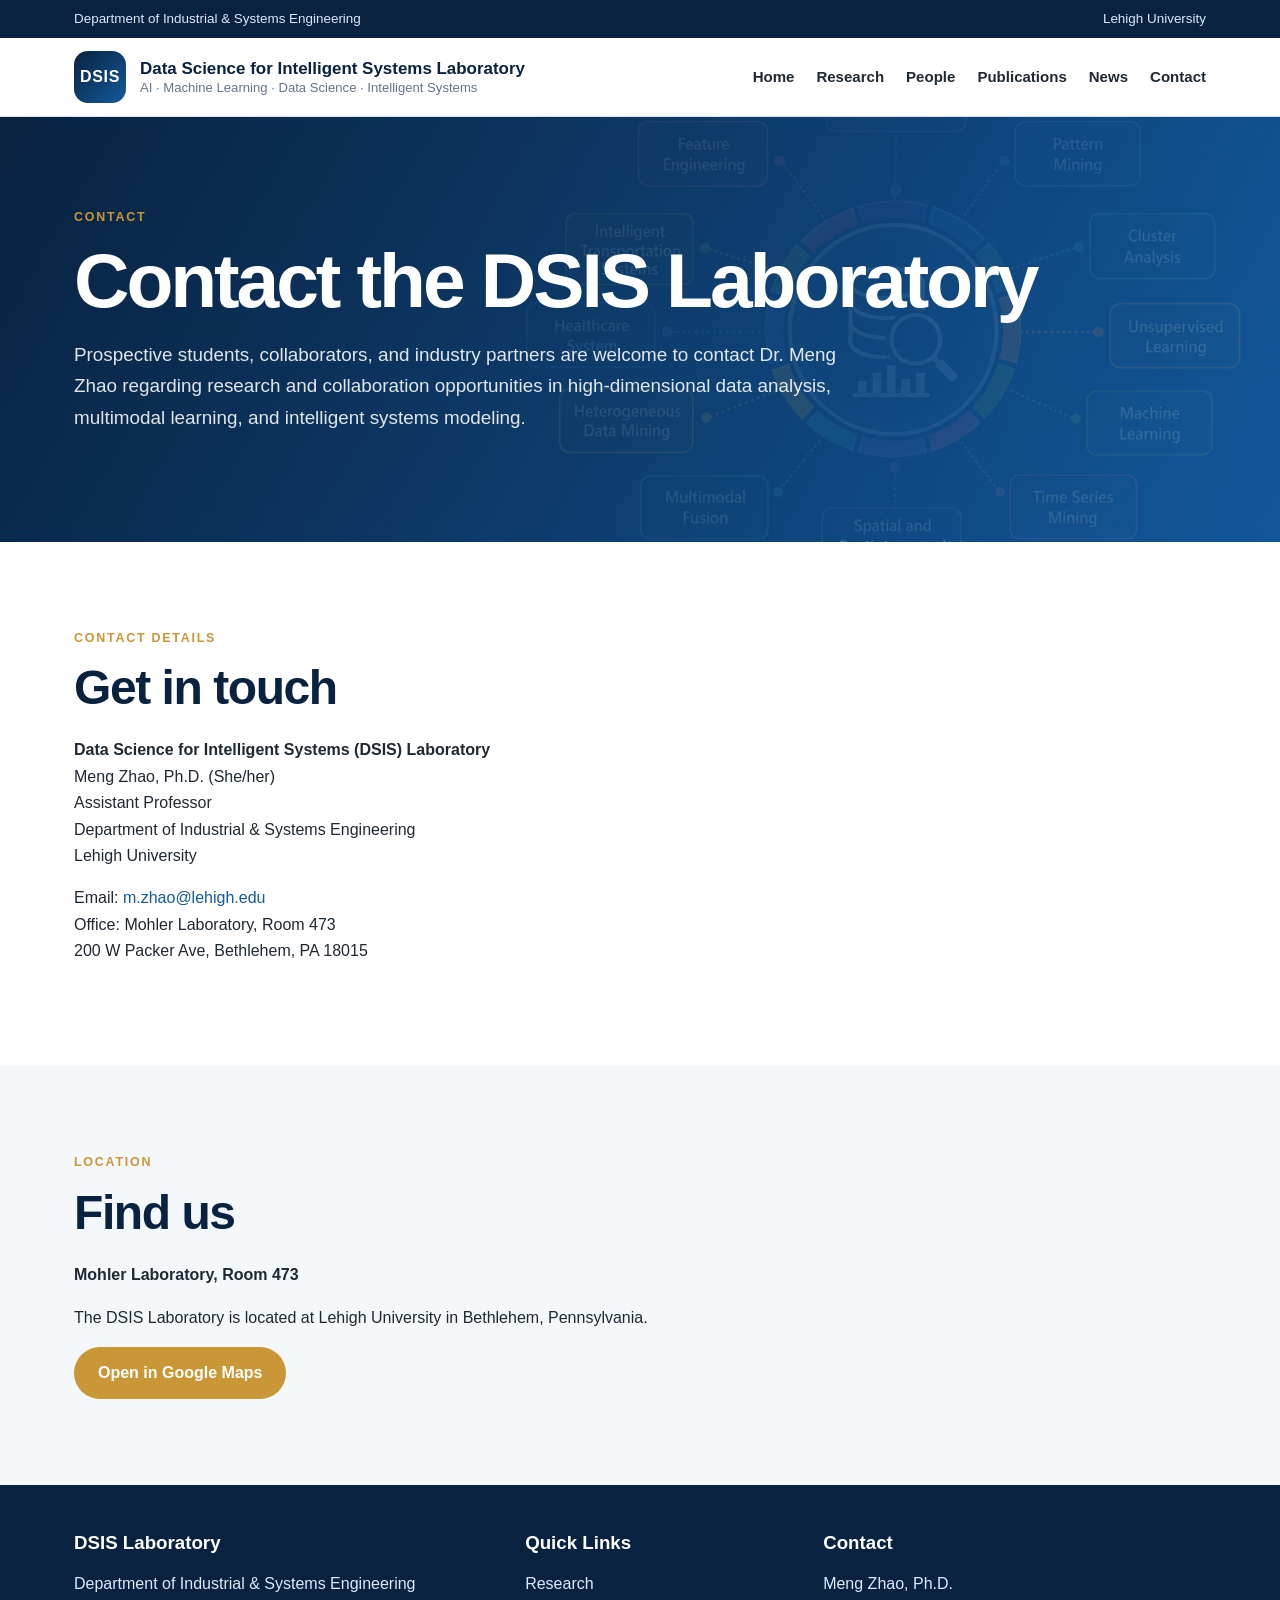
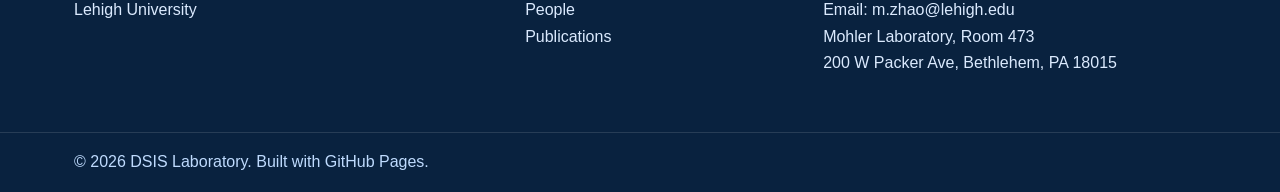
==== commit 08ed34b8: "Remove address from contact.html Removed specific address details from the contact page." ====
--- a/contact.html
+++ b/contact.html
@@ -87,8 +87,6 @@
       <h2>Find us</h2>
       <p>
         <strong>Mohler Laboratory, Room 473</strong><br>
-        200 W Packer Ave<br>
-        Bethlehem, PA 18015
       </p>
       <p>
         The DSIS Laboratory is located at Lehigh University in Bethlehem, Pennsylvania.
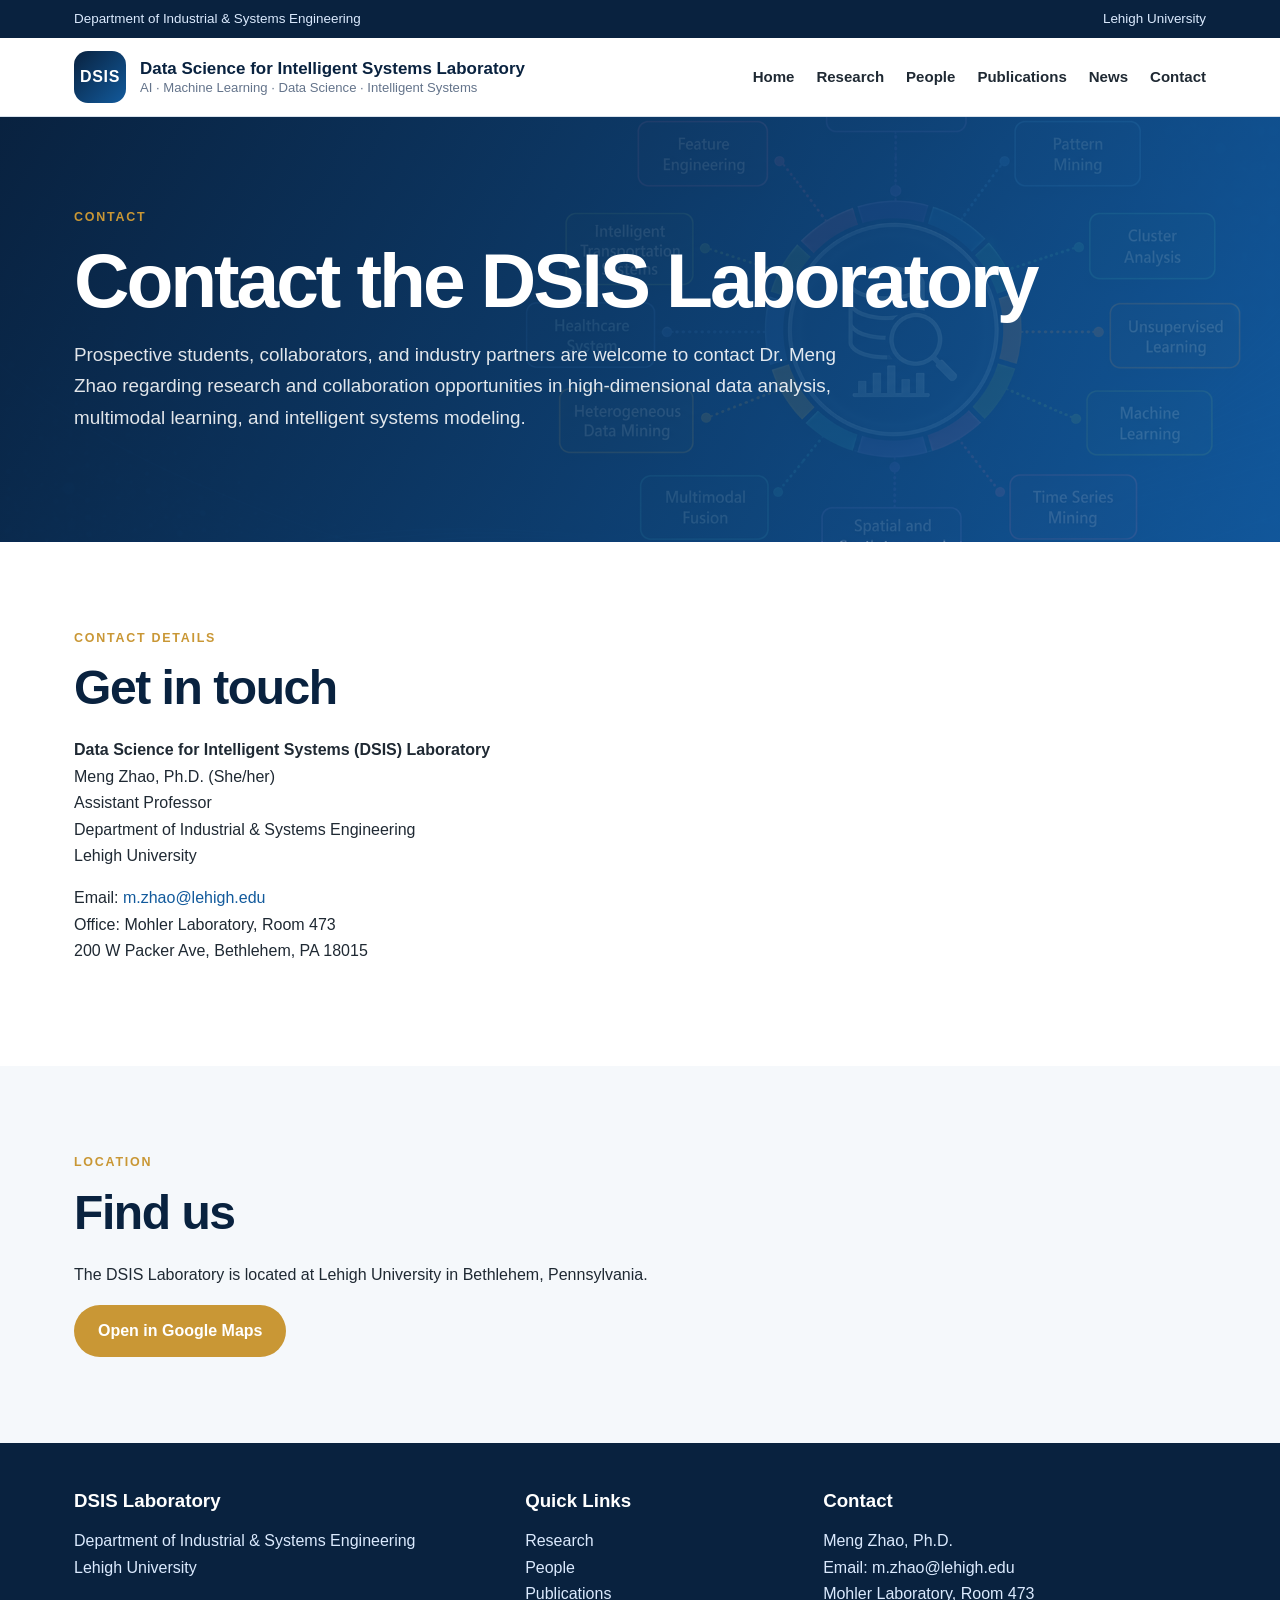
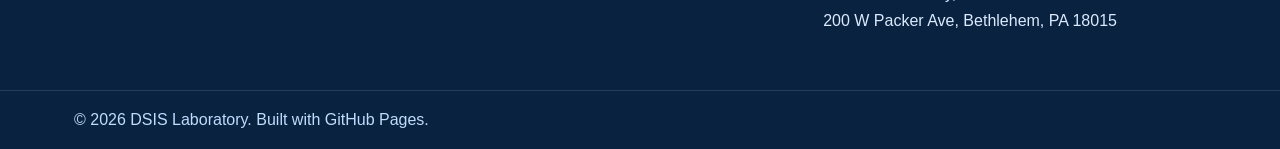
==== commit 48bcaa10: "Update contact.html" ====
--- a/contact.html
+++ b/contact.html
@@ -86,7 +86,6 @@
       <p class="section-label">Location</p>
       <h2>Find us</h2>
       <p>
-        <strong>Mohler Laboratory, Room 473</strong><br>
       </p>
       <p>
         The DSIS Laboratory is located at Lehigh University in Bethlehem, Pennsylvania.
